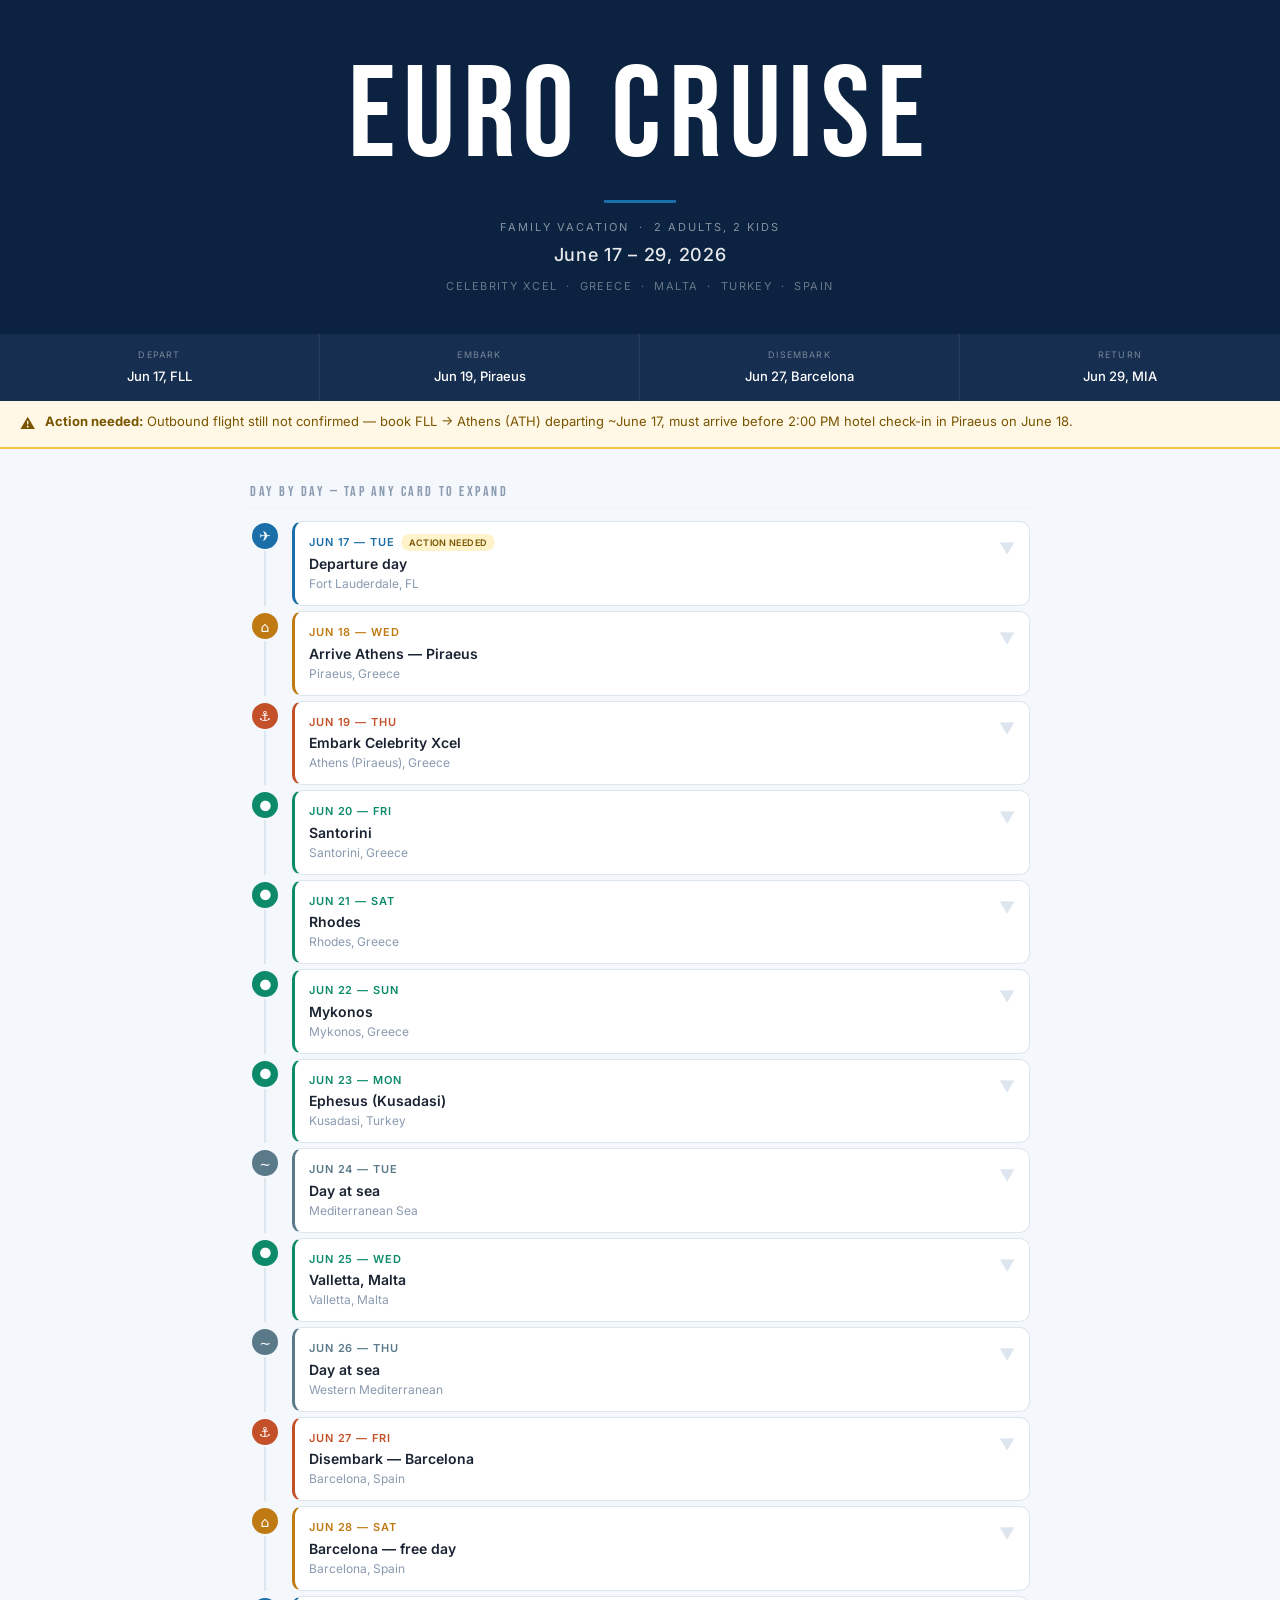
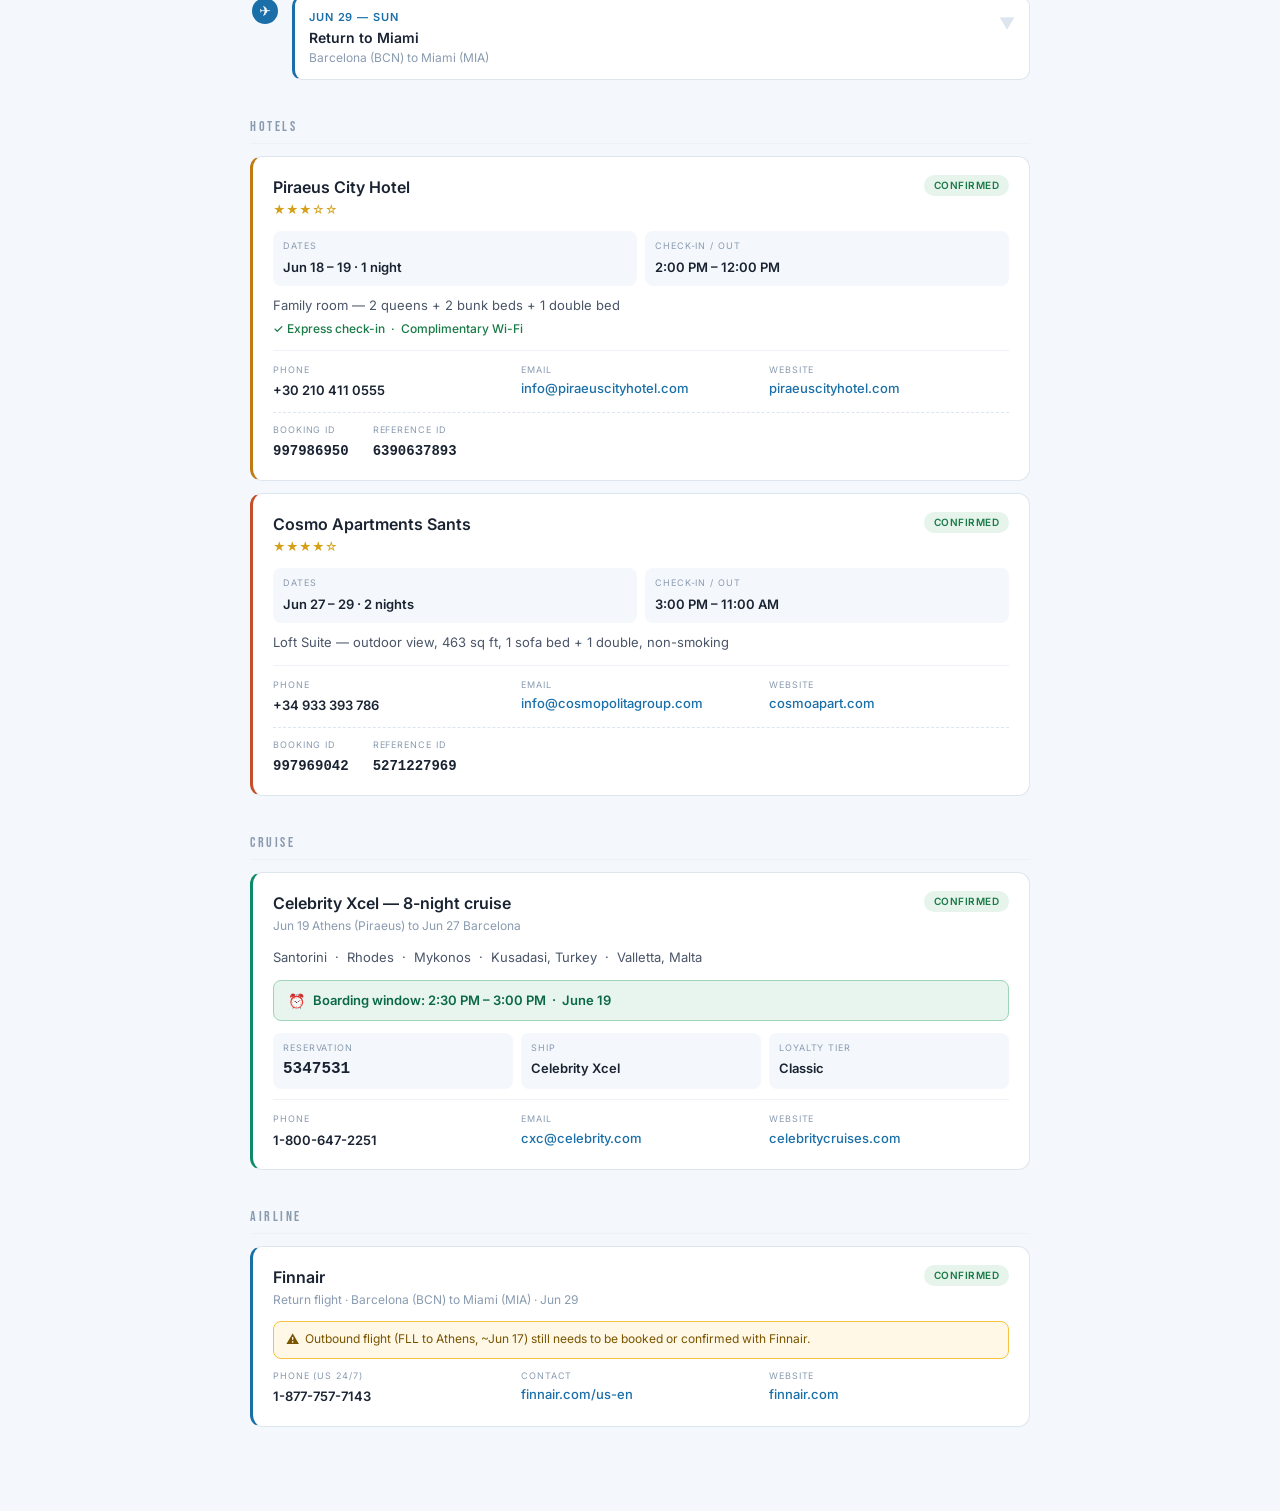
==== trip/index.html @ 86c8ecee "Create index.html" ====
<!DOCTYPE html>
<html lang="en">
<head>
<meta charset="UTF-8">
<meta name="viewport" content="width=device-width, initial-scale=1.0">
<title>Euro Cruise 2026</title>
<link rel="preconnect" href="https://fonts.googleapis.com">
<link rel="preconnect" href="https://fonts.gstatic.com" crossorigin>
<link href="https://fonts.googleapis.com/css2?family=Bebas+Neue&family=Inter:wght@400;500;600&display=swap" rel="stylesheet">
<style>
*,*::before,*::after{box-sizing:border-box;margin:0;padding:0}
:root{
  --navy:#0B2340;
  --navy-mid:#162F50;
  --ocean:#1A6FA8;
  --teal:#0D8A6A;
  --coral:#C4502A;
  --amber:#C07A14;
  --sea:#5A7A8A;
  --page-bg:#F4F7FB;
  --card:#FFFFFF;
  --text:#1A2332;
  --text-2:#4A5568;
  --muted:#8A9BB0;
  --border:#DDE5EE;
  --border-light:#EEF2F7;
}
body{font-family:'Inter',system-ui,sans-serif;background:var(--page-bg);color:var(--text);font-size:15px;line-height:1.5}

/* ── HERO ── */
.hero{background:var(--navy);color:#fff;padding:52px 24px 40px;text-align:center}
.hero-title{font-family:'Bebas Neue',sans-serif;font-size:clamp(72px,14vw,130px);letter-spacing:0.06em;line-height:1;color:#fff}
.hero-rule{width:72px;height:3px;background:var(--ocean);margin:18px auto 16px}
.hero-tag{font-size:11px;letter-spacing:0.18em;text-transform:uppercase;color:rgba(255,255,255,0.5);margin-bottom:5px}
.hero-dates{font-size:18px;font-weight:500;color:rgba(255,255,255,0.9);letter-spacing:0.04em}
.hero-ship{font-size:11px;letter-spacing:0.13em;text-transform:uppercase;color:rgba(255,255,255,0.38);margin-top:10px}

/* ── STATS BAR ── */
.stats{background:var(--navy-mid);display:grid;grid-template-columns:repeat(4,1fr)}
.stat{padding:14px 16px;text-align:center;border-right:1px solid rgba(255,255,255,0.07)}
.stat:last-child{border-right:none}
.stat-lbl{font-size:9px;text-transform:uppercase;letter-spacing:0.13em;color:rgba(255,255,255,0.42);display:block;margin-bottom:3px}
.stat-val{font-size:13px;font-weight:500;color:#fff}

/* ── ALERT BAR ── */
.alert-bar{background:#FFF8E6;border-bottom:2px solid #F5C340;padding:11px 20px;display:flex;align-items:flex-start;gap:10px;font-size:13px;color:#7A5500}
.alert-icon{font-size:15px;flex-shrink:0;margin-top:1px}

/* ── CONTAINER ── */
.wrap{max-width:820px;margin:0 auto;padding:32px 20px 72px}

/* ── SECTION LABELS ── */
.sec-lbl{font-family:'Bebas Neue',sans-serif;font-size:14px;letter-spacing:0.18em;color:var(--muted);margin-bottom:12px;margin-top:36px;padding-bottom:6px;border-bottom:1px solid var(--border-light)}
.wrap .sec-lbl:first-child{margin-top:0}

/* ── TIMELINE ── */
.day-row{display:flex;gap:12px;margin-bottom:5px}
.spine{display:flex;flex-direction:column;align-items:center;flex-shrink:0;width:30px}
.dot{width:30px;height:30px;border-radius:50%;display:flex;align-items:center;justify-content:center;flex-shrink:0;font-size:14px;color:#fff;border:2px solid var(--page-bg)}
.conn{width:2px;flex:1;min-height:8px;background:var(--border)}
.card{flex:1;background:var(--card);border:1px solid var(--border);border-radius:10px;padding:12px 14px;cursor:pointer;transition:box-shadow .15s}
.card:hover{box-shadow:0 2px 14px rgba(11,35,64,0.09)}
.card.open{box-shadow:0 2px 14px rgba(11,35,64,0.12)}
.card-top{display:flex;justify-content:space-between;align-items:flex-start}
.ddate-row{display:flex;align-items:center;gap:6px;margin-bottom:2px;flex-wrap:wrap}
.ddate{font-size:11px;font-weight:600;text-transform:uppercase;letter-spacing:0.08em}
.dtitle{font-weight:600;font-size:14px;color:var(--text);margin-bottom:1px}
.dloc{font-size:12px;color:var(--muted)}
.chev{font-size:16px;color:var(--border);flex-shrink:0;transition:transform .2s;margin-left:8px;margin-top:2px;user-select:none}
.card.open .chev{transform:rotate(180deg)}
.details{display:none;border-top:1px solid var(--border-light);margin-top:10px;padding-top:10px}
.card.open .details{display:block}
.dlist{list-style:none;padding:0;margin:0}
.dlist li{font-size:13px;color:var(--text-2);padding:2px 0;line-height:1.65;display:flex;gap:8px}
.dlist .bullet{flex-shrink:0;font-weight:600}
.badge-warn{background:#FFF3CC;color:#7A5500;font-size:9px;font-weight:600;padding:2px 8px;border-radius:20px;letter-spacing:0.04em;text-transform:uppercase}
.board-pill{background:#E8F5EE;border:1px solid #9DD5B8;border-radius:8px;padding:8px 12px;display:flex;align-items:center;gap:8px;font-size:13px;font-weight:600;color:#0A6848;margin-bottom:8px}
.board-icon{font-size:14px}

/* type colors */
.c-flight{color:var(--ocean)}
.c-hotel{color:var(--amber)}
.c-embark,.c-disembark{color:var(--coral)}
.c-port{color:var(--teal)}
.c-sea{color:var(--sea)}
.dot-flight{background:var(--ocean)}
.dot-hotel{background:var(--amber)}
.dot-embark,.dot-disembark{background:var(--coral)}
.dot-port{background:var(--teal)}
.dot-sea{background:var(--sea)}
.card.bl-flight{border-left:3px solid var(--ocean)}
.card.bl-hotel{border-left:3px solid var(--amber)}
.card.bl-embark,.card.bl-disembark{border-left:3px solid var(--coral)}
.card.bl-port{border-left:3px solid var(--teal)}
.card.bl-sea{border-left:3px solid var(--sea)}

/* ── REF CARDS ── */
.rcard{background:var(--card);border:1px solid var(--border);border-radius:12px;padding:18px 20px;margin-bottom:12px}
.rcard-hd{display:flex;justify-content:space-between;align-items:flex-start;margin-bottom:12px}
.rcard-name{font-weight:600;font-size:16px;color:var(--text);margin-bottom:2px}
.rcard-sub{font-size:12px;color:var(--muted)}
.badge-ok{background:#E6F4EC;color:#1A7A47;font-size:10px;font-weight:600;padding:3px 10px;border-radius:20px;text-transform:uppercase;letter-spacing:0.05em;white-space:nowrap}
.stars{color:#D4A017;font-size:12px;margin-top:1px}
.igrid{display:grid;grid-template-columns:1fr 1fr;gap:8px;margin-bottom:10px}
.igrid3{display:grid;grid-template-columns:repeat(3,1fr);gap:8px;margin-bottom:10px}
.icell{background:var(--page-bg);border-radius:8px;padding:8px 10px}
.clbl{font-size:9px;text-transform:uppercase;letter-spacing:0.1em;color:var(--muted);display:block;margin-bottom:3px}
.cval{font-size:13px;font-weight:600;color:var(--text)}
.cval.mono{font-family:'Courier New',monospace;font-size:14px}
.cval.lg{font-size:16px}
.crow{display:grid;grid-template-columns:1fr 1fr 1fr;gap:8px;padding-top:12px;border-top:1px solid var(--border-light)}
.crow a{color:var(--ocean);text-decoration:none;font-size:13px;font-weight:500;display:block;overflow:hidden;text-overflow:ellipsis;white-space:nowrap}
.crow a:hover{text-decoration:underline}
.bids{display:flex;gap:24px;padding-top:10px;border-top:1px dashed var(--border);margin-top:10px}
.room-txt{font-size:13px;color:var(--text-2);line-height:1.5;margin-bottom:4px}
.perks-txt{font-size:12px;color:#1A7A47;font-weight:500}
.inline-warn{background:#FFF8E6;border:1px solid #F5C340;border-radius:8px;padding:8px 12px;font-size:12px;color:#7A5500;display:flex;gap:6px;align-items:flex-start;margin-bottom:10px;line-height:1.5}
.port-list{font-size:13px;color:var(--text-2);margin-bottom:12px;line-height:1.6}
.board-ref{background:#E8F5EE;border:1px solid #9DD5B8;border-radius:8px;padding:9px 14px;display:flex;align-items:center;gap:8px;font-size:13px;font-weight:600;color:#0A6848;margin-bottom:12px}

/* border-left on ref cards */
.rcard.bl-amber{border-left:3px solid var(--amber)}
.rcard.bl-coral{border-left:3px solid var(--coral)}
.rcard.bl-teal{border-left:3px solid var(--teal)}
.rcard.bl-ocean{border-left:3px solid var(--ocean)}

/* ── PRINT ── */
@media print{
  .details{display:block!important}
  .chev{display:none}
  body{background:#fff}
  .hero,.stats{-webkit-print-color-adjust:exact;print-color-adjust:exact}
  .alert-bar{-webkit-print-color-adjust:exact;print-color-adjust:exact}
}

/* ── MOBILE ── */
@media(max-width:520px){
  .stats{grid-template-columns:repeat(2,1fr)}
  .crow{grid-template-columns:1fr 1fr}
  .igrid3{grid-template-columns:1fr 1fr}
}
</style>
</head>
<body>

<!-- HERO -->
<header class="hero">
  <div class="hero-title">EURO CRUISE</div>
  <div class="hero-rule"></div>
  <div class="hero-tag">Family vacation &nbsp;&middot;&nbsp; 2 adults, 2 kids</div>
  <div class="hero-dates">June 17 &ndash; 29, 2026</div>
  <div class="hero-ship">Celebrity Xcel &nbsp;&middot;&nbsp; Greece &nbsp;&middot;&nbsp; Malta &nbsp;&middot;&nbsp; Turkey &nbsp;&middot;&nbsp; Spain</div>
</header>

<!-- STATS BAR -->
<div class="stats">
  <div class="stat"><span class="stat-lbl">Depart</span><span class="stat-val">Jun 17, FLL</span></div>
  <div class="stat"><span class="stat-lbl">Embark</span><span class="stat-val">Jun 19, Piraeus</span></div>
  <div class="stat"><span class="stat-lbl">Disembark</span><span class="stat-val">Jun 27, Barcelona</span></div>
  <div class="stat"><span class="stat-lbl">Return</span><span class="stat-val">Jun 29, MIA</span></div>
</div>

<!-- ALERT BAR -->
<div class="alert-bar">
  <span class="alert-icon">&#9888;</span>
  <span><strong>Action needed:</strong> Outbound flight still not confirmed &mdash; book FLL &rarr; Athens (ATH) departing ~June 17, must arrive before 2:00&nbsp;PM hotel check-in in Piraeus on June 18.</span>
</div>

<!-- MAIN WRAP -->
<div class="wrap">

  <!-- ITINERARY -->
  <div class="sec-lbl">Day by Day &mdash; tap any card to expand</div>
  <div id="tl"></div>

  <!-- HOTELS -->
  <div class="sec-lbl">Hotels</div>

  <div class="rcard bl-amber">
    <div class="rcard-hd">
      <div><div class="rcard-name">Piraeus City Hotel</div><div class="stars">&#9733;&#9733;&#9733;&#9734;&#9734;</div></div>
      <span class="badge-ok">Confirmed</span>
    </div>
    <div class="igrid">
      <div class="icell"><span class="clbl">Dates</span><span class="cval">Jun 18 &ndash; 19 &middot; 1 night</span></div>
      <div class="icell"><span class="clbl">Check-in / out</span><span class="cval">2:00 PM &ndash; 12:00 PM</span></div>
    </div>
    <p class="room-txt">Family room &mdash; 2 queens + 2 bunk beds + 1 double bed</p>
    <p class="perks-txt">&#10003; Express check-in &nbsp;&middot;&nbsp; Complimentary Wi-Fi</p>
    <div class="crow" style="margin-top:12px">
      <div><span class="clbl">Phone</span><span class="cval" style="font-size:13px">+30 210 411 0555</span></div>
      <div><span class="clbl">Email</span><a href="mailto:info@piraeuscityhotel.com">info@piraeuscityhotel.com</a></div>
      <div><span class="clbl">Website</span><a href="https://www.piraeuscityhotel.com" target="_blank">piraeuscityhotel.com</a></div>
    </div>
    <div class="bids">
      <div><span class="clbl">Booking ID</span><span class="cval mono">997986950</span></div>
      <div><span class="clbl">Reference ID</span><span class="cval mono">6390637893</span></div>
    </div>
  </div>

  <div class="rcard bl-coral">
    <div class="rcard-hd">
      <div><div class="rcard-name">Cosmo Apartments Sants</div><div class="stars">&#9733;&#9733;&#9733;&#9733;&#9734;</div></div>
      <span class="badge-ok">Confirmed</span>
    </div>
    <div class="igrid">
      <div class="icell"><span class="clbl">Dates</span><span class="cval">Jun 27 &ndash; 29 &middot; 2 nights</span></div>
      <div class="icell"><span class="clbl">Check-in / out</span><span class="cval">3:00 PM &ndash; 11:00 AM</span></div>
    </div>
    <p class="room-txt">Loft Suite &mdash; outdoor view, 463 sq ft, 1 sofa bed + 1 double, non-smoking</p>
    <div class="crow" style="margin-top:12px">
      <div><span class="clbl">Phone</span><span class="cval" style="font-size:13px">+34 933 393 786</span></div>
      <div><span class="clbl">Email</span><a href="mailto:info@cosmopolitagroup.com">info@cosmopolitagroup.com</a></div>
      <div><span class="clbl">Website</span><a href="https://cosmoapart.com" target="_blank">cosmoapart.com</a></div>
    </div>
    <div class="bids">
      <div><span class="clbl">Booking ID</span><span class="cval mono">997969042</span></div>
      <div><span class="clbl">Reference ID</span><span class="cval mono">5271227969</span></div>
    </div>
  </div>

  <!-- CRUISE -->
  <div class="sec-lbl">Cruise</div>

  <div class="rcard bl-teal">
    <div class="rcard-hd">
      <div><div class="rcard-name">Celebrity Xcel &mdash; 8-night cruise</div><div class="rcard-sub">Jun 19 Athens (Piraeus) to Jun 27 Barcelona</div></div>
      <span class="badge-ok">Confirmed</span>
    </div>
    <p class="port-list">Santorini &nbsp;&middot;&nbsp; Rhodes &nbsp;&middot;&nbsp; Mykonos &nbsp;&middot;&nbsp; Kusadasi, Turkey &nbsp;&middot;&nbsp; Valletta, Malta</p>
    <div class="board-ref">
      <span class="board-icon">&#9200;</span>
      Boarding window: 2:30 PM &ndash; 3:00 PM &nbsp;&middot;&nbsp; June 19
    </div>
    <div class="igrid3">
      <div class="icell"><span class="clbl">Reservation</span><span class="cval mono lg">5347531</span></div>
      <div class="icell"><span class="clbl">Ship</span><span class="cval">Celebrity Xcel</span></div>
      <div class="icell"><span class="clbl">Loyalty tier</span><span class="cval">Classic</span></div>
    </div>
    <div class="crow">
      <div><span class="clbl">Phone</span><span class="cval" style="font-size:13px">1-800-647-2251</span></div>
      <div><span class="clbl">Email</span><a href="mailto:cxc@celebrity.com">cxc@celebrity.com</a></div>
      <div><span class="clbl">Website</span><a href="https://www.celebritycruises.com" target="_blank">celebritycruises.com</a></div>
    </div>
  </div>

  <!-- AIRLINE -->
  <div class="sec-lbl">Airline</div>

  <div class="rcard bl-ocean">
    <div class="rcard-hd">
      <div><div class="rcard-name">Finnair</div><div class="rcard-sub">Return flight &middot; Barcelona (BCN) to Miami (MIA) &middot; Jun 29</div></div>
      <span class="badge-ok">Confirmed</span>
    </div>
    <div class="inline-warn">
      <span style="flex-shrink:0;font-size:13px">&#9888;</span>
      <span>Outbound flight (FLL to Athens, ~Jun 17) still needs to be booked or confirmed with Finnair.</span>
    </div>
    <div class="crow" style="border-top:none;padding-top:0">
      <div><span class="clbl">Phone (US 24/7)</span><span class="cval" style="font-size:13px">1-877-757-7143</span></div>
      <div><span class="clbl">Contact</span><a href="https://www.finnair.com/us-en/customer-care-and-contact-information" target="_blank">finnair.com/us-en</a></div>
      <div><span class="clbl">Website</span><a href="https://www.finnair.com/us-en" target="_blank">finnair.com</a></div>
    </div>
  </div>

</div><!-- /.wrap -->

<script>
const TYPE_COLOR={flight:'#1A6FA8',hotel:'#C07A14',embark:'#C4502A',disembark:'#C4502A',port:'#0D8A6A',sea:'#5A7A8A'};
const TYPE_ICON={flight:'&#9992;',hotel:'&#8962;',embark:'&#9875;',disembark:'&#9875;',port:'&#9679;',sea:'&sim;'};

const days=[
  {d:'Jun 17',dn:'Tue',t:'flight',title:'Departure day',loc:'Fort Lauderdale, FL',warn:true,
   info:['Depart FLL &mdash; outbound flight still TBD, book ASAP','Destination: Athens (ATH), direct or via connecting hub','Pack passports, travel docs, and cruise confirmation','Piraeus City Hotel check-in is June 18 at 2:00 PM']},
  {d:'Jun 18',dn:'Wed',t:'hotel',title:'Arrive Athens &mdash; Piraeus',loc:'Piraeus, Greece',
   info:['Arrive Athens (ATH) &mdash; transfer to Piraeus (~40 min by metro or taxi)','Check-in: Piraeus City Hotel at 2:00 PM','Room: Family &mdash; 2 queens, 2 bunk beds, 1 double bed','Benefits: Express check-in and complimentary Wi-Fi','Booking ID: 997986950 &nbsp;/&nbsp; Ref: 6390637893']},
  {d:'Jun 19',dn:'Thu',t:'embark',title:'Embark Celebrity Xcel',loc:'Athens (Piraeus), Greece',board:true,
   info:['Hotel checkout by 12:00 PM','Head to Piraeus cruise terminal after checkout','Cruise Reservation: 5347531 &nbsp;|&nbsp; Loyalty: Classic tier','Option: explore the Acropolis or Acropolis Museum before boarding','Sail away from Piraeus in the evening']},
  {d:'Jun 20',dn:'Fri',t:'port',title:'Santorini',loc:'Santorini, Greece',
   info:['Iconic whitewashed villages and blue-domed churches','Oia hilltop &mdash; best sunset views on the island','Akrotiri Minoan archaeological site','Hot springs at Nea Kameni island','Wine tasting in Pyrgos or Megalochori']},
  {d:'Jun 21',dn:'Sat',t:'port',title:'Rhodes',loc:'Rhodes, Greece',
   info:['Medieval Old Town &mdash; UNESCO World Heritage Site','Street of the Knights and Palace of the Grand Masters','Lindos village &mdash; hike up to the ancient Acropolis','Temple of Venus ruins and ancient city walls']},
  {d:'Jun 22',dn:'Sun',t:'port',title:'Mykonos',loc:'Mykonos, Greece',
   info:['Whitewashed alleyways and iconic windmills','Little Venice waterfront neighborhood','Paradise Beach and other sandy shores','Great dining and beach clubs']},
  {d:'Jun 23',dn:'Mon',t:'port',title:'Ephesus (Kusadasi)',loc:'Kusadasi, Turkey',
   info:['Turkey port &mdash; have passports accessible','UNESCO World Heritage ruins of ancient Ephesus','Library of Celsus (built 117 AD) and the Great Theater','Temple of Artemis &mdash; one of the 7 Wonders of the World']},
  {d:'Jun 24',dn:'Tue',t:'sea',title:'Day at sea',loc:'Mediterranean Sea',
   info:['Pool deck, spa, and wellness on Celebrity Xcel','Kids programs and onboard activities','Specialty dining and evening entertainment','Good day to pre-book any Barcelona excursions']},
  {d:'Jun 25',dn:'Wed',t:'port',title:'Valletta, Malta',loc:'Valletta, Malta',
   info:['Co-Cathedral of St. John &mdash; stunning baroque interior','Upper Barrakka Gardens with harbor views','Mdina &ldquo;Silent City&rdquo; &mdash; medieval cobblestone streets','Blue Grotto sea caves and Marsaxlokk fishing village','Fresh seafood and local Maltese wines']},
  {d:'Jun 26',dn:'Thu',t:'sea',title:'Day at sea',loc:'Western Mediterranean',
   info:['Final sea day &mdash; enjoy pool, spa, entertainment','Pack and prepare luggage for disembarkation tomorrow','Cosmo Apartments Sants check-in is June 27 at 3:00 PM']},
  {d:'Jun 27',dn:'Fri',t:'disembark',title:'Disembark &mdash; Barcelona',loc:'Barcelona, Spain',
   info:['Disembark Celebrity Xcel at Barcelona cruise terminal','Transfer to Cosmo Apartments Sants (~20 min by taxi)','Check-in at 3:00 PM &mdash; Loft Suite, outdoor view, 463 sq ft','Room: 1 sofa bed and 1 double bed, non-smoking','Booking ID: 997969042 &nbsp;/&nbsp; Ref: 5271227969','Explore Gaud&iacute; architecture, Sagrada Fam&iacute;lia, Las Ramblas']},
  {d:'Jun 28',dn:'Sat',t:'hotel',title:'Barcelona &mdash; free day',loc:'Barcelona, Spain',
   info:['Park G&uuml;ell and Casa Batll&oacute; (Gaud&iacute; landmarks)','Barceloneta Beach for sun and Mediterranean water','Tapas bars and seafood in the Gothic Quarter','Montju&iuml;c hilltop with botanical gardens and city views','Picasso Museum and Joan Mir&oacute; Foundation']},
  {d:'Jun 29',dn:'Sun',t:'flight',title:'Return to Miami',loc:'Barcelona (BCN) to Miami (MIA)',
   info:['Hotel checkout by 11:00 AM','Head to Barcelona El Prat Airport (BCN)','Depart Barcelona to Miami (MIA) &mdash; confirm flight time','Arrive Miami International Airport &mdash; trip complete']}
];

function buildTL(){
  const tl=document.getElementById('tl');
  let h='';
  days.forEach((day,i)=>{
    const last=i===days.length-1;
    const conn=last?'':'<div class="conn"></div>';
    const badge=day.warn?'<span class="badge-warn">Action needed</span>':'';
    const boardPill=day.board?`<div class="board-pill"><span class="board-icon">&#9200;</span>Boarding window: 2:30 PM &ndash; 3:00 PM</div>`:'';
    const items=day.info.map(x=>`<li><span class="bullet" style="color:${TYPE_COLOR[day.t]}">&ndash;</span><span>${x}</span></li>`).join('');
    h+=`
    <div class="day-row">
      <div class="spine">
        <div class="dot dot-${day.t}">${TYPE_ICON[day.t]}</div>
        ${conn}
      </div>
      <div class="card bl-${day.t}" onclick="this.classList.toggle('open')">
        <div class="card-top">
          <div style="flex:1;min-width:0">
            <div class="ddate-row">
              <span class="ddate c-${day.t}">${day.d} &mdash; ${day.dn}</span>
              ${badge}
            </div>
            <div class="dtitle">${day.title}</div>
            <div class="dloc">${day.loc}</div>
          </div>
          <span class="chev">&#9660;</span>
        </div>
        <div class="details">
          ${boardPill}
          <ul class="dlist">${items}</ul>
        </div>
      </div>
    </div>`;
  });
  tl.innerHTML=h;
}
buildTL();
</script>
</body>
</html>
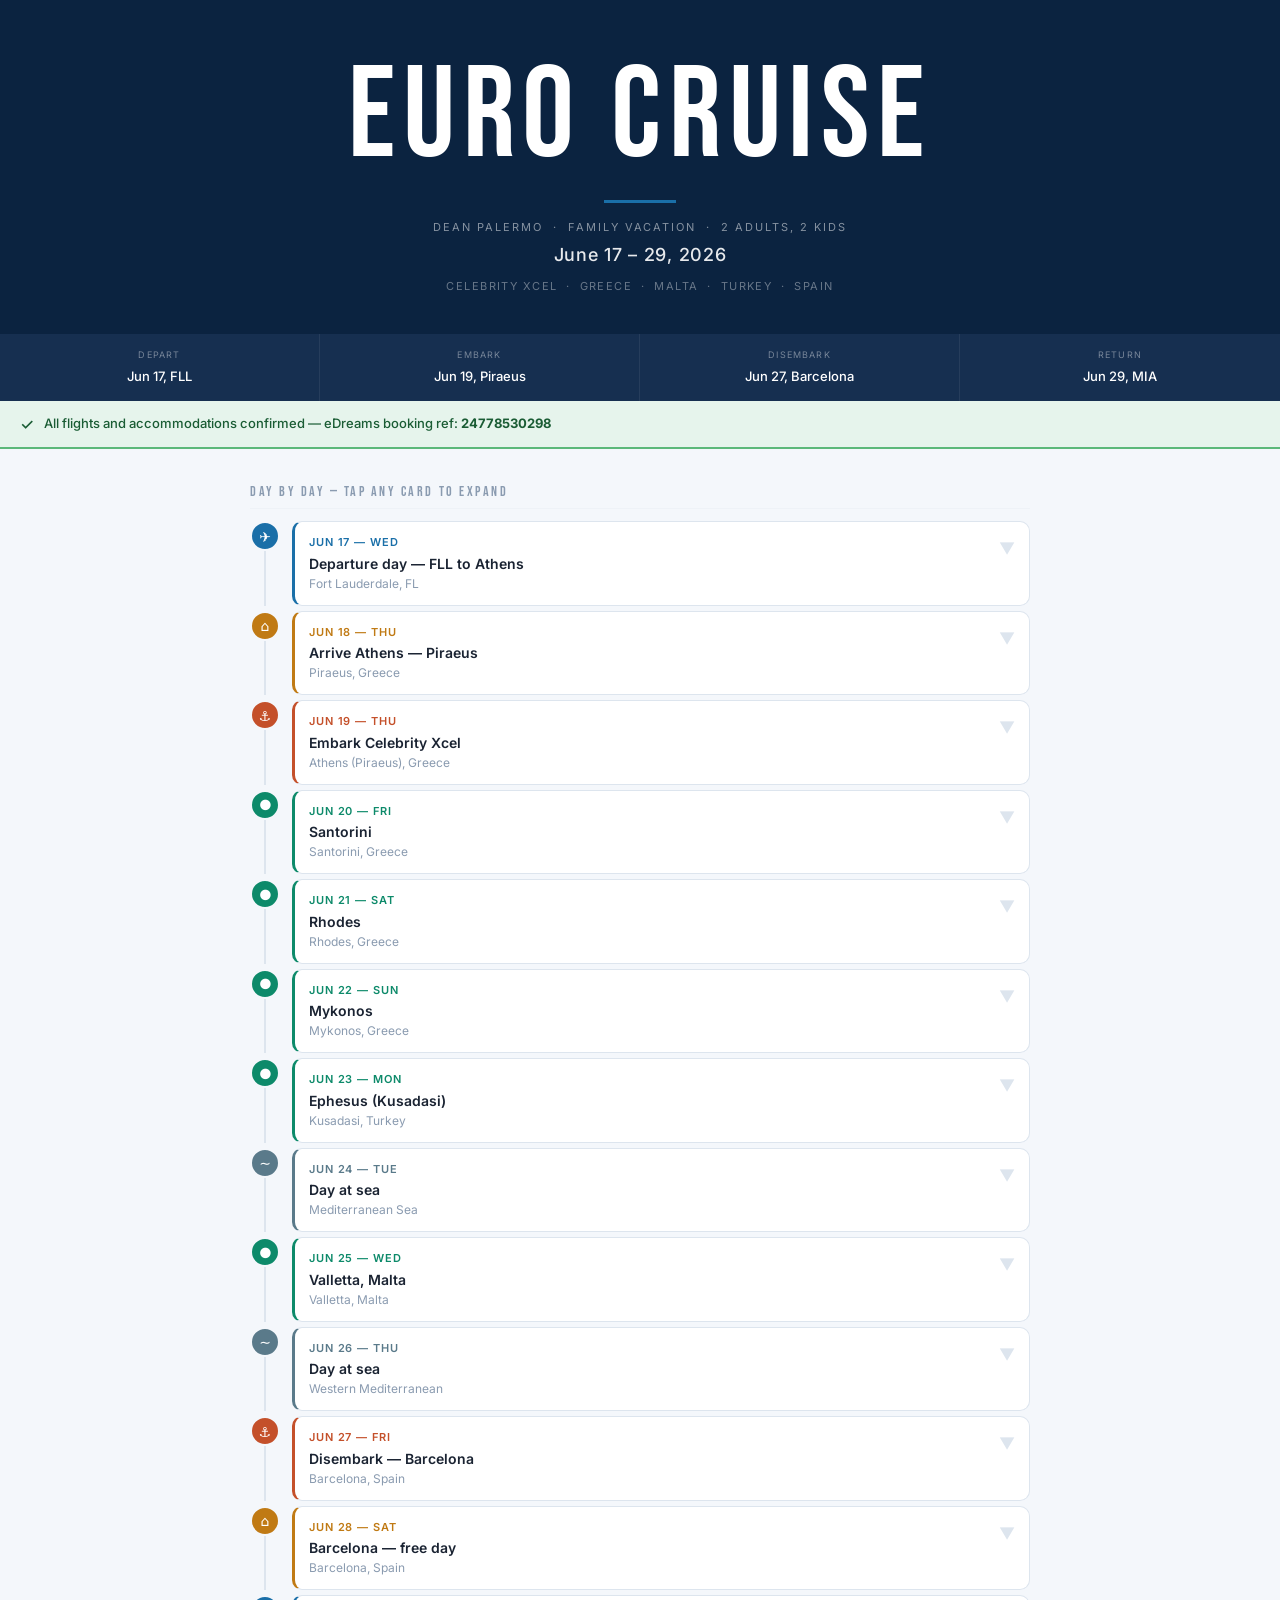
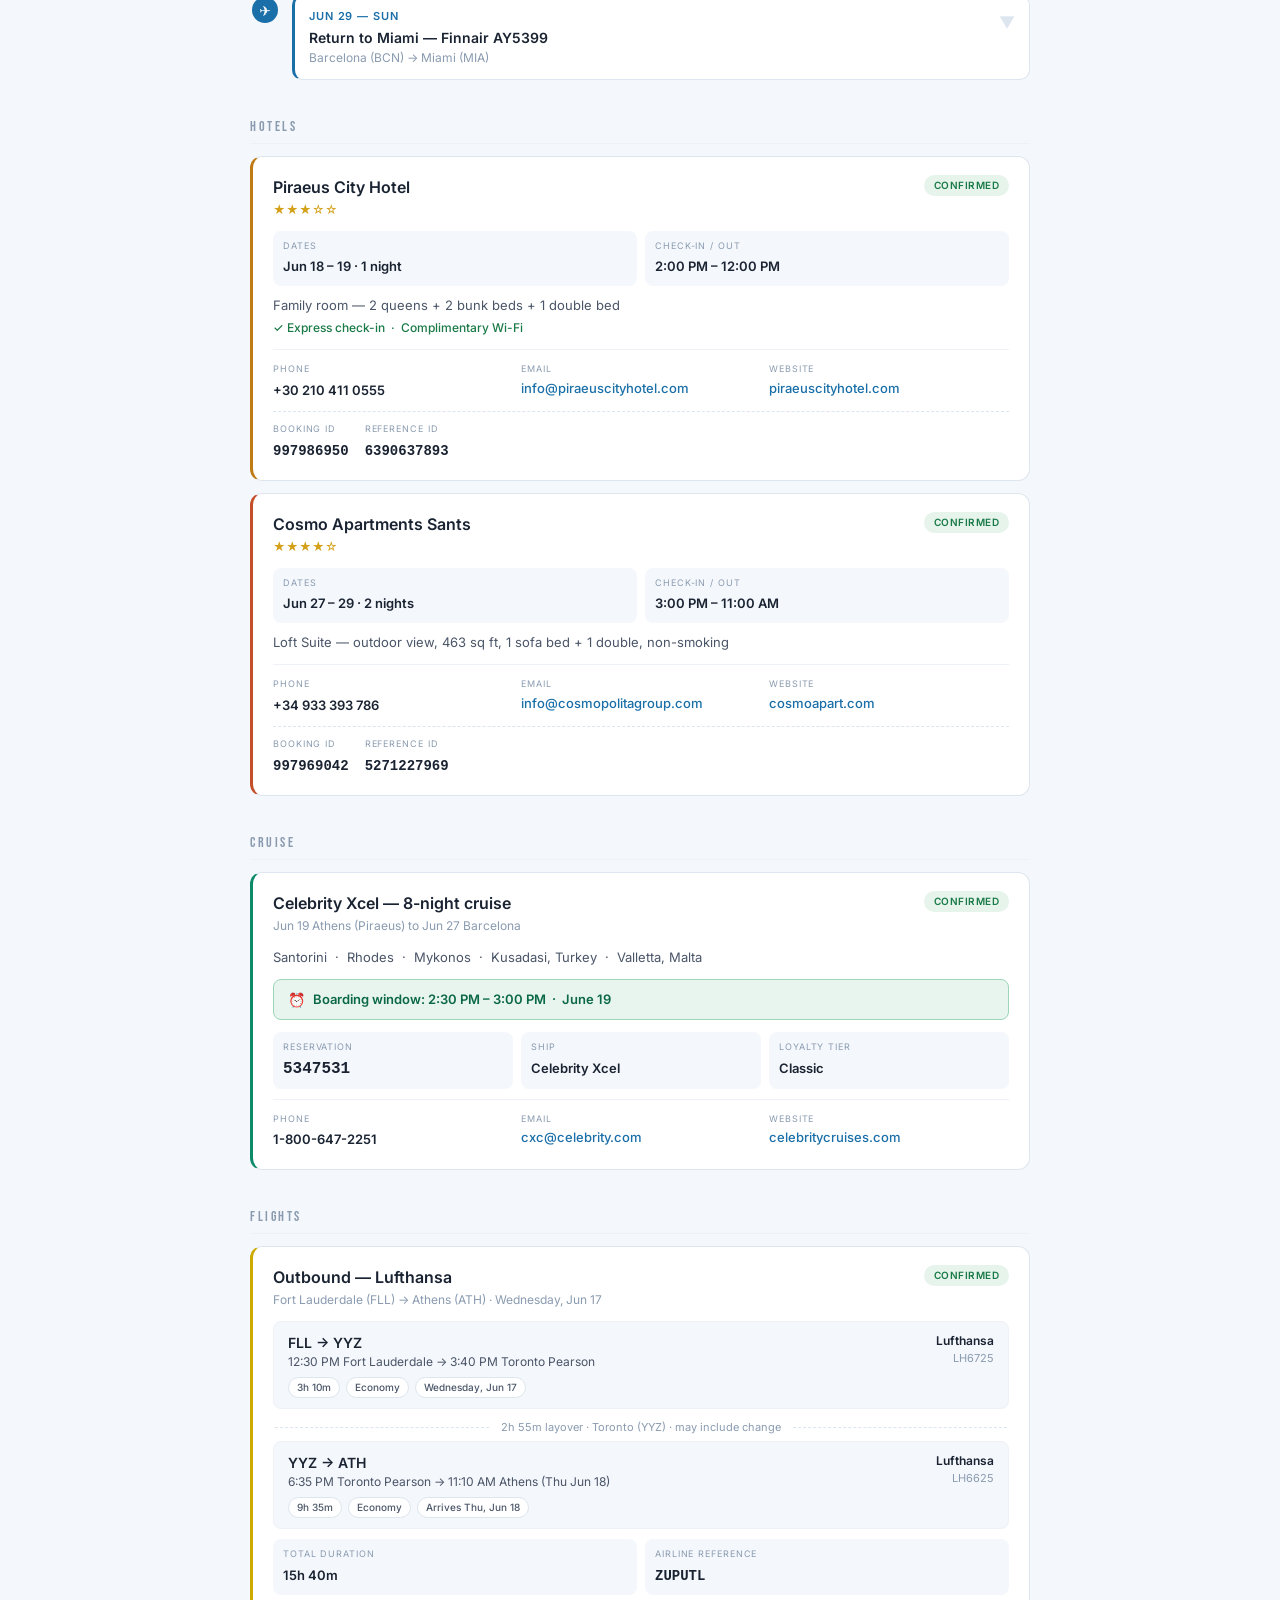
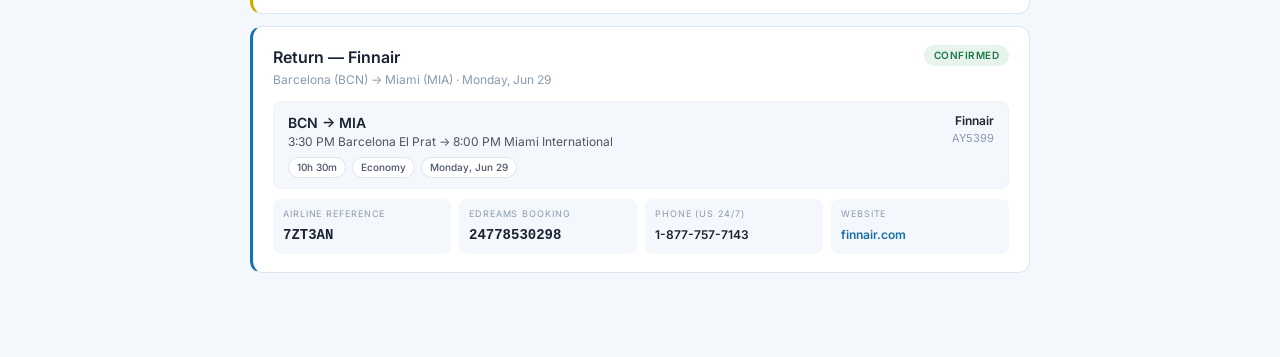
==== commit 99f3b13b: "Update index.html" ====
--- a/trip/index.html
+++ b/trip/index.html
@@ -42,9 +42,9 @@
 .stat-lbl{font-size:9px;text-transform:uppercase;letter-spacing:0.13em;color:rgba(255,255,255,0.42);display:block;margin-bottom:3px}
 .stat-val{font-size:13px;font-weight:500;color:#fff}
 
-/* ── ALERT BAR ── */
-.alert-bar{background:#FFF8E6;border-bottom:2px solid #F5C340;padding:11px 20px;display:flex;align-items:flex-start;gap:10px;font-size:13px;color:#7A5500}
-.alert-icon{font-size:15px;flex-shrink:0;margin-top:1px}
+/* ── ALL CONFIRMED BAR ── */
+.confirmed-bar{background:#E6F4EC;border-bottom:2px solid #5CB87A;padding:11px 20px;display:flex;align-items:center;gap:10px;font-size:13px;color:#1A5C34;font-weight:500}
+.confirmed-icon{font-size:16px;flex-shrink:0}
 
 /* ── CONTAINER ── */
 .wrap{max-width:820px;margin:0 auto;padding:32px 20px 72px}
@@ -73,9 +73,22 @@
 .dlist{list-style:none;padding:0;margin:0}
 .dlist li{font-size:13px;color:var(--text-2);padding:2px 0;line-height:1.65;display:flex;gap:8px}
 .dlist .bullet{flex-shrink:0;font-weight:600}
-.badge-warn{background:#FFF3CC;color:#7A5500;font-size:9px;font-weight:600;padding:2px 8px;border-radius:20px;letter-spacing:0.04em;text-transform:uppercase}
 .board-pill{background:#E8F5EE;border:1px solid #9DD5B8;border-radius:8px;padding:8px 12px;display:flex;align-items:center;gap:8px;font-size:13px;font-weight:600;color:#0A6848;margin-bottom:8px}
-.board-icon{font-size:14px}
+
+/* flight segment block */
+.seg-block{background:var(--page-bg);border:1px solid var(--border-light);border-radius:8px;padding:10px 12px;margin-bottom:6px}
+.seg-row{display:flex;justify-content:space-between;align-items:flex-start;gap:8px}
+.seg-times{display:flex;align-items:center;gap:10px}
+.seg-time{font-size:15px;font-weight:600;color:var(--text)}
+.seg-arrow{color:var(--muted);font-size:13px}
+.seg-route{font-size:12px;color:var(--text-2);margin-top:2px}
+.seg-right{text-align:right}
+.seg-airline{font-size:12px;font-weight:600;color:var(--text)}
+.seg-flight{font-size:11px;color:var(--muted);margin-top:1px}
+.seg-tags{display:flex;gap:6px;margin-top:5px;flex-wrap:wrap}
+.seg-tag{background:var(--card);border:1px solid var(--border);border-radius:20px;font-size:10px;font-weight:500;color:var(--text-2);padding:2px 8px}
+.layover-row{display:flex;align-items:center;gap:8px;padding:6px 4px;color:var(--muted);font-size:11px}
+.layover-line{flex:1;height:1px;background:var(--border);border-top:1px dashed var(--border)}
 
 /* type colors */
 .c-flight{color:var(--ocean)}
@@ -103,6 +116,7 @@
 .stars{color:#D4A017;font-size:12px;margin-top:1px}
 .igrid{display:grid;grid-template-columns:1fr 1fr;gap:8px;margin-bottom:10px}
 .igrid3{display:grid;grid-template-columns:repeat(3,1fr);gap:8px;margin-bottom:10px}
+.igrid4{display:grid;grid-template-columns:repeat(4,1fr);gap:8px;margin-bottom:10px}
 .icell{background:var(--page-bg);border-radius:8px;padding:8px 10px}
 .clbl{font-size:9px;text-transform:uppercase;letter-spacing:0.1em;color:var(--muted);display:block;margin-bottom:3px}
 .cval{font-size:13px;font-weight:600;color:var(--text)}
@@ -111,18 +125,29 @@
 .crow{display:grid;grid-template-columns:1fr 1fr 1fr;gap:8px;padding-top:12px;border-top:1px solid var(--border-light)}
 .crow a{color:var(--ocean);text-decoration:none;font-size:13px;font-weight:500;display:block;overflow:hidden;text-overflow:ellipsis;white-space:nowrap}
 .crow a:hover{text-decoration:underline}
-.bids{display:flex;gap:24px;padding-top:10px;border-top:1px dashed var(--border);margin-top:10px}
+.bids{display:flex;gap:16px;padding-top:10px;border-top:1px dashed var(--border);margin-top:10px;flex-wrap:wrap}
 .room-txt{font-size:13px;color:var(--text-2);line-height:1.5;margin-bottom:4px}
 .perks-txt{font-size:12px;color:#1A7A47;font-weight:500}
-.inline-warn{background:#FFF8E6;border:1px solid #F5C340;border-radius:8px;padding:8px 12px;font-size:12px;color:#7A5500;display:flex;gap:6px;align-items:flex-start;margin-bottom:10px;line-height:1.5}
 .port-list{font-size:13px;color:var(--text-2);margin-bottom:12px;line-height:1.6}
 .board-ref{background:#E8F5EE;border:1px solid #9DD5B8;border-radius:8px;padding:9px 14px;display:flex;align-items:center;gap:8px;font-size:13px;font-weight:600;color:#0A6848;margin-bottom:12px}
+
+/* flight detail blocks inside rcard */
+.flight-seg{background:var(--page-bg);border:1px solid var(--border-light);border-radius:8px;padding:10px 14px;margin-bottom:6px}
+.fs-header{display:flex;justify-content:space-between;align-items:flex-start;margin-bottom:6px}
+.fs-route{font-size:14px;font-weight:600;color:var(--text)}
+.fs-airline{font-size:12px;color:var(--muted);text-align:right}
+.fs-detail{font-size:12px;color:var(--text-2)}
+.fs-tags{display:flex;gap:6px;margin-top:5px;flex-wrap:wrap}
+.fs-tag{background:var(--card);border:1px solid var(--border);border-radius:20px;font-size:10px;font-weight:500;color:var(--text-2);padding:2px 8px}
+.layover-bar{display:flex;align-items:center;gap:8px;padding:4px 2px;color:var(--muted);font-size:11px;margin:2px 0}
+.layover-hr{flex:1;border-top:1px dashed var(--border)}
 
 /* border-left on ref cards */
 .rcard.bl-amber{border-left:3px solid var(--amber)}
 .rcard.bl-coral{border-left:3px solid var(--coral)}
 .rcard.bl-teal{border-left:3px solid var(--teal)}
 .rcard.bl-ocean{border-left:3px solid var(--ocean)}
+.rcard.bl-lh{border-left:3px solid #CCAA00}
 
 /* ── PRINT ── */
 @media print{
@@ -130,7 +155,7 @@
   .chev{display:none}
   body{background:#fff}
   .hero,.stats{-webkit-print-color-adjust:exact;print-color-adjust:exact}
-  .alert-bar{-webkit-print-color-adjust:exact;print-color-adjust:exact}
+  .confirmed-bar{-webkit-print-color-adjust:exact;print-color-adjust:exact}
 }
 
 /* ── MOBILE ── */
@@ -138,6 +163,8 @@
   .stats{grid-template-columns:repeat(2,1fr)}
   .crow{grid-template-columns:1fr 1fr}
   .igrid3{grid-template-columns:1fr 1fr}
+  .igrid4{grid-template-columns:1fr 1fr}
+  .bids{gap:12px}
 }
 </style>
 </head>
@@ -147,7 +174,7 @@
 <header class="hero">
   <div class="hero-title">EURO CRUISE</div>
   <div class="hero-rule"></div>
-  <div class="hero-tag">Family vacation &nbsp;&middot;&nbsp; 2 adults, 2 kids</div>
+  <div class="hero-tag">Dean Palermo &nbsp;&middot;&nbsp; Family vacation &nbsp;&middot;&nbsp; 2 adults, 2 kids</div>
   <div class="hero-dates">June 17 &ndash; 29, 2026</div>
   <div class="hero-ship">Celebrity Xcel &nbsp;&middot;&nbsp; Greece &nbsp;&middot;&nbsp; Malta &nbsp;&middot;&nbsp; Turkey &nbsp;&middot;&nbsp; Spain</div>
 </header>
@@ -160,10 +187,10 @@
   <div class="stat"><span class="stat-lbl">Return</span><span class="stat-val">Jun 29, MIA</span></div>
 </div>
 
-<!-- ALERT BAR -->
-<div class="alert-bar">
-  <span class="alert-icon">&#9888;</span>
-  <span><strong>Action needed:</strong> Outbound flight still not confirmed &mdash; book FLL &rarr; Athens (ATH) departing ~June 17, must arrive before 2:00&nbsp;PM hotel check-in in Piraeus on June 18.</span>
+<!-- ALL CONFIRMED BAR -->
+<div class="confirmed-bar">
+  <span class="confirmed-icon">&#10003;</span>
+  <span>All flights and accommodations confirmed &mdash; eDreams booking ref: <strong>24778530298</strong></span>
 </div>
 
 <!-- MAIN WRAP -->
@@ -229,7 +256,7 @@
     </div>
     <p class="port-list">Santorini &nbsp;&middot;&nbsp; Rhodes &nbsp;&middot;&nbsp; Mykonos &nbsp;&middot;&nbsp; Kusadasi, Turkey &nbsp;&middot;&nbsp; Valletta, Malta</p>
     <div class="board-ref">
-      <span class="board-icon">&#9200;</span>
+      <span style="font-size:14px">&#9200;</span>
       Boarding window: 2:30 PM &ndash; 3:00 PM &nbsp;&middot;&nbsp; June 19
     </div>
     <div class="igrid3">
@@ -244,22 +271,103 @@
     </div>
   </div>
 
-  <!-- AIRLINE -->
-  <div class="sec-lbl">Airline</div>
-
+  <!-- FLIGHTS -->
+  <div class="sec-lbl">Flights</div>
+
+  <!-- Outbound: Lufthansa -->
+  <div class="rcard bl-lh">
+    <div class="rcard-hd">
+      <div>
+        <div class="rcard-name">Outbound &mdash; Lufthansa</div>
+        <div class="rcard-sub">Fort Lauderdale (FLL) &rarr; Athens (ATH) &middot; Wednesday, Jun 17</div>
+      </div>
+      <span class="badge-ok">Confirmed</span>
+    </div>
+
+    <!-- Segment 1 -->
+    <div class="flight-seg">
+      <div class="fs-header">
+        <div>
+          <div class="fs-route">FLL &rarr; YYZ</div>
+          <div class="fs-detail">12:30 PM Fort Lauderdale &rarr; 3:40 PM Toronto Pearson</div>
+        </div>
+        <div class="fs-airline">
+          <div style="font-weight:600;font-size:12px;color:var(--text)">Lufthansa</div>
+          <div style="font-size:11px;color:var(--muted)">LH6725</div>
+        </div>
+      </div>
+      <div class="fs-tags">
+        <span class="fs-tag">3h 10m</span>
+        <span class="fs-tag">Economy</span>
+        <span class="fs-tag">Wednesday, Jun 17</span>
+      </div>
+    </div>
+
+    <!-- Layover -->
+    <div class="layover-bar">
+      <div class="layover-hr"></div>
+      <span style="white-space:nowrap;padding:0 4px">2h 55m layover &middot; Toronto (YYZ) &middot; may include change</span>
+      <div class="layover-hr"></div>
+    </div>
+
+    <!-- Segment 2 -->
+    <div class="flight-seg">
+      <div class="fs-header">
+        <div>
+          <div class="fs-route">YYZ &rarr; ATH</div>
+          <div class="fs-detail">6:35 PM Toronto Pearson &rarr; 11:10 AM Athens (Thu Jun 18)</div>
+        </div>
+        <div class="fs-airline">
+          <div style="font-weight:600;font-size:12px;color:var(--text)">Lufthansa</div>
+          <div style="font-size:11px;color:var(--muted)">LH6625</div>
+        </div>
+      </div>
+      <div class="fs-tags">
+        <span class="fs-tag">9h 35m</span>
+        <span class="fs-tag">Economy</span>
+        <span class="fs-tag">Arrives Thu, Jun 18</span>
+      </div>
+    </div>
+
+    <div class="igrid" style="margin-top:10px;margin-bottom:0">
+      <div class="icell"><span class="clbl">Total duration</span><span class="cval">15h 40m</span></div>
+      <div class="icell"><span class="clbl">Airline reference</span><span class="cval mono">ZUPUTL</span></div>
+    </div>
+  </div>
+
+  <!-- Return: Finnair -->
   <div class="rcard bl-ocean">
     <div class="rcard-hd">
-      <div><div class="rcard-name">Finnair</div><div class="rcard-sub">Return flight &middot; Barcelona (BCN) to Miami (MIA) &middot; Jun 29</div></div>
+      <div>
+        <div class="rcard-name">Return &mdash; Finnair</div>
+        <div class="rcard-sub">Barcelona (BCN) &rarr; Miami (MIA) &middot; Monday, Jun 29</div>
+      </div>
       <span class="badge-ok">Confirmed</span>
     </div>
-    <div class="inline-warn">
-      <span style="flex-shrink:0;font-size:13px">&#9888;</span>
-      <span>Outbound flight (FLL to Athens, ~Jun 17) still needs to be booked or confirmed with Finnair.</span>
-    </div>
-    <div class="crow" style="border-top:none;padding-top:0">
-      <div><span class="clbl">Phone (US 24/7)</span><span class="cval" style="font-size:13px">1-877-757-7143</span></div>
-      <div><span class="clbl">Contact</span><a href="https://www.finnair.com/us-en/customer-care-and-contact-information" target="_blank">finnair.com/us-en</a></div>
-      <div><span class="clbl">Website</span><a href="https://www.finnair.com/us-en" target="_blank">finnair.com</a></div>
+
+    <div class="flight-seg">
+      <div class="fs-header">
+        <div>
+          <div class="fs-route">BCN &rarr; MIA</div>
+          <div class="fs-detail">3:30 PM Barcelona El Prat &rarr; 8:00 PM Miami International</div>
+        </div>
+        <div class="fs-airline">
+          <div style="font-weight:600;font-size:12px;color:var(--text)">Finnair</div>
+          <div style="font-size:11px;color:var(--muted)">AY5399</div>
+        </div>
+      </div>
+      <div class="fs-tags">
+        <span class="fs-tag">10h 30m</span>
+        <span class="fs-tag">Economy</span>
+        <span class="fs-tag">Monday, Jun 29</span>
+      </div>
+    </div>
+
+    <div class="igrid4" style="margin-top:10px;margin-bottom:0">
+      <div class="icell"><span class="clbl">Airline reference</span><span class="cval mono">7ZT3AN</span></div>
+      <div class="icell"><span class="clbl">eDreams booking</span><span class="cval mono">24778530298</span></div>
+      <div class="icell"><span class="clbl">Phone (US 24/7)</span><span class="cval" style="font-size:12px">1-877-757-7143</span></div>
+      <div class="icell"><span class="clbl">Website</span><a href="https://www.finnair.com/us-en" target="_blank" style="color:var(--ocean);font-size:12px;font-weight:600;text-decoration:none">finnair.com</a></div>
     </div>
   </div>
 
@@ -270,10 +378,11 @@
 const TYPE_ICON={flight:'&#9992;',hotel:'&#8962;',embark:'&#9875;',disembark:'&#9875;',port:'&#9679;',sea:'&sim;'};
 
 const days=[
-  {d:'Jun 17',dn:'Tue',t:'flight',title:'Departure day',loc:'Fort Lauderdale, FL',warn:true,
-   info:['Depart FLL &mdash; outbound flight still TBD, book ASAP','Destination: Athens (ATH), direct or via connecting hub','Pack passports, travel docs, and cruise confirmation','Piraeus City Hotel check-in is June 18 at 2:00 PM']},
-  {d:'Jun 18',dn:'Wed',t:'hotel',title:'Arrive Athens &mdash; Piraeus',loc:'Piraeus, Greece',
-   info:['Arrive Athens (ATH) &mdash; transfer to Piraeus (~40 min by metro or taxi)','Check-in: Piraeus City Hotel at 2:00 PM','Room: Family &mdash; 2 queens, 2 bunk beds, 1 double bed','Benefits: Express check-in and complimentary Wi-Fi','Booking ID: 997986950 &nbsp;/&nbsp; Ref: 6390637893']},
+  {d:'Jun 17',dn:'Wed',t:'flight',title:'Departure day &mdash; FLL to Athens',loc:'Fort Lauderdale, FL',
+   customDetail:true,
+   info:[]},
+  {d:'Jun 18',dn:'Thu',t:'hotel',title:'Arrive Athens &mdash; Piraeus',loc:'Piraeus, Greece',
+   info:['Arrive Athens (ATH) at 11:10 AM','Transfer to Piraeus (~40 min by metro or taxi)','Check-in: Piraeus City Hotel at 2:00 PM','Room: Family &mdash; 2 queens, 2 bunk beds, 1 double bed','Benefits: Express check-in and complimentary Wi-Fi','Booking ID: 997986950 &nbsp;/&nbsp; Ref: 6390637893']},
   {d:'Jun 19',dn:'Thu',t:'embark',title:'Embark Celebrity Xcel',loc:'Athens (Piraeus), Greece',board:true,
    info:['Hotel checkout by 12:00 PM','Head to Piraeus cruise terminal after checkout','Cruise Reservation: 5347531 &nbsp;|&nbsp; Loyalty: Classic tier','Option: explore the Acropolis or Acropolis Museum before boarding','Sail away from Piraeus in the evening']},
   {d:'Jun 20',dn:'Fri',t:'port',title:'Santorini',loc:'Santorini, Greece',
@@ -294,9 +403,54 @@
    info:['Disembark Celebrity Xcel at Barcelona cruise terminal','Transfer to Cosmo Apartments Sants (~20 min by taxi)','Check-in at 3:00 PM &mdash; Loft Suite, outdoor view, 463 sq ft','Room: 1 sofa bed and 1 double bed, non-smoking','Booking ID: 997969042 &nbsp;/&nbsp; Ref: 5271227969','Explore Gaud&iacute; architecture, Sagrada Fam&iacute;lia, Las Ramblas']},
   {d:'Jun 28',dn:'Sat',t:'hotel',title:'Barcelona &mdash; free day',loc:'Barcelona, Spain',
    info:['Park G&uuml;ell and Casa Batll&oacute; (Gaud&iacute; landmarks)','Barceloneta Beach for sun and Mediterranean water','Tapas bars and seafood in the Gothic Quarter','Montju&iuml;c hilltop with botanical gardens and city views','Picasso Museum and Joan Mir&oacute; Foundation']},
-  {d:'Jun 29',dn:'Sun',t:'flight',title:'Return to Miami',loc:'Barcelona (BCN) to Miami (MIA)',
-   info:['Hotel checkout by 11:00 AM','Head to Barcelona El Prat Airport (BCN)','Depart Barcelona to Miami (MIA) &mdash; confirm flight time','Arrive Miami International Airport &mdash; trip complete']}
+  {d:'Jun 29',dn:'Sun',t:'flight',title:'Return to Miami &mdash; Finnair AY5399',loc:'Barcelona (BCN) &rarr; Miami (MIA)',
+   info:['Hotel checkout by 11:00 AM','Head to Barcelona El Prat Airport (BCN)','Depart BCN 3:30 PM on Finnair AY5399','Arrive Miami International Airport (MIA) 8:00 PM','Flight duration: 10h 30m &nbsp;|&nbsp; Airline ref: 7ZT3AN']}
 ];
+
+const JUN17_DETAIL = `
+  <div class="seg-block" style="background:#F4F7FB;border:1px solid #DDE5EE;border-radius:8px;padding:10px 12px;margin-bottom:6px">
+    <div class="seg-row">
+      <div>
+        <div style="font-size:14px;font-weight:600;color:#1A2332">FLL &rarr; YYZ</div>
+        <div style="font-size:12px;color:#4A5568;margin-top:2px">12:30 PM Fort Lauderdale &rarr; 3:40 PM Toronto Pearson</div>
+      </div>
+      <div style="text-align:right">
+        <div style="font-size:12px;font-weight:600;color:#1A2332">Lufthansa</div>
+        <div style="font-size:11px;color:#8A9BB0">LH6725</div>
+      </div>
+    </div>
+    <div style="display:flex;gap:6px;margin-top:6px;flex-wrap:wrap">
+      <span style="background:#fff;border:1px solid #DDE5EE;border-radius:20px;font-size:10px;font-weight:500;color:#4A5568;padding:2px 8px">3h 10m</span>
+      <span style="background:#fff;border:1px solid #DDE5EE;border-radius:20px;font-size:10px;font-weight:500;color:#4A5568;padding:2px 8px">Economy</span>
+    </div>
+  </div>
+  <div style="display:flex;align-items:center;gap:8px;padding:4px 2px;color:#8A9BB0;font-size:11px;margin:2px 0">
+    <div style="flex:1;border-top:1px dashed #DDE5EE"></div>
+    <span style="white-space:nowrap;padding:0 4px">2h 55m layover &middot; Toronto (YYZ) &middot; may include change</span>
+    <div style="flex:1;border-top:1px dashed #DDE5EE"></div>
+  </div>
+  <div class="seg-block" style="background:#F4F7FB;border:1px solid #DDE5EE;border-radius:8px;padding:10px 12px;margin-bottom:6px">
+    <div class="seg-row">
+      <div>
+        <div style="font-size:14px;font-weight:600;color:#1A2332">YYZ &rarr; ATH</div>
+        <div style="font-size:12px;color:#4A5568;margin-top:2px">6:35 PM Toronto &rarr; 11:10 AM Athens &middot; Thu Jun 18</div>
+      </div>
+      <div style="text-align:right">
+        <div style="font-size:12px;font-weight:600;color:#1A2332">Lufthansa</div>
+        <div style="font-size:11px;color:#8A9BB0">LH6625</div>
+      </div>
+    </div>
+    <div style="display:flex;gap:6px;margin-top:6px;flex-wrap:wrap">
+      <span style="background:#fff;border:1px solid #DDE5EE;border-radius:20px;font-size:10px;font-weight:500;color:#4A5568;padding:2px 8px">9h 35m</span>
+      <span style="background:#fff;border:1px solid #DDE5EE;border-radius:20px;font-size:10px;font-weight:500;color:#4A5568;padding:2px 8px">Economy</span>
+      <span style="background:#fff;border:1px solid #DDE5EE;border-radius:20px;font-size:10px;font-weight:500;color:#4A5568;padding:2px 8px">Arrives Thu Jun 18</span>
+    </div>
+  </div>
+  <div style="display:grid;grid-template-columns:1fr 1fr;gap:8px;margin-top:6px">
+    <div style="background:#F4F7FB;border-radius:8px;padding:8px 10px"><span style="font-size:9px;text-transform:uppercase;letter-spacing:0.1em;color:#8A9BB0;display:block;margin-bottom:3px">Total duration</span><span style="font-size:13px;font-weight:600;color:#1A2332">15h 40m</span></div>
+    <div style="background:#F4F7FB;border-radius:8px;padding:8px 10px"><span style="font-size:9px;text-transform:uppercase;letter-spacing:0.1em;color:#8A9BB0;display:block;margin-bottom:3px">Airline reference</span><span style="font-size:13px;font-weight:600;color:#1A2332;font-family:'Courier New',monospace">ZUPUTL</span></div>
+  </div>
+`;
 
 function buildTL(){
   const tl=document.getElementById('tl');
@@ -304,9 +458,14 @@
   days.forEach((day,i)=>{
     const last=i===days.length-1;
     const conn=last?'':'<div class="conn"></div>';
-    const badge=day.warn?'<span class="badge-warn">Action needed</span>':'';
-    const boardPill=day.board?`<div class="board-pill"><span class="board-icon">&#9200;</span>Boarding window: 2:30 PM &ndash; 3:00 PM</div>`:'';
-    const items=day.info.map(x=>`<li><span class="bullet" style="color:${TYPE_COLOR[day.t]}">&ndash;</span><span>${x}</span></li>`).join('');
+    const boardPill=day.board?`<div class="board-pill"><span style="font-size:14px">&#9200;</span>Boarding window: 2:30 PM &ndash; 3:00 PM</div>`:'';
+    let detailContent='';
+    if(day.customDetail){
+      detailContent=JUN17_DETAIL;
+    } else {
+      const items=day.info.map(x=>`<li><span class="bullet" style="color:${TYPE_COLOR[day.t]}">&ndash;</span><span>${x}</span></li>`).join('');
+      detailContent=`${boardPill}<ul class="dlist">${items}</ul>`;
+    }
     h+=`
     <div class="day-row">
       <div class="spine">
@@ -318,17 +477,13 @@
           <div style="flex:1;min-width:0">
             <div class="ddate-row">
               <span class="ddate c-${day.t}">${day.d} &mdash; ${day.dn}</span>
-              ${badge}
             </div>
             <div class="dtitle">${day.title}</div>
             <div class="dloc">${day.loc}</div>
           </div>
           <span class="chev">&#9660;</span>
         </div>
-        <div class="details">
-          ${boardPill}
-          <ul class="dlist">${items}</ul>
-        </div>
+        <div class="details">${detailContent}</div>
       </div>
     </div>`;
   });
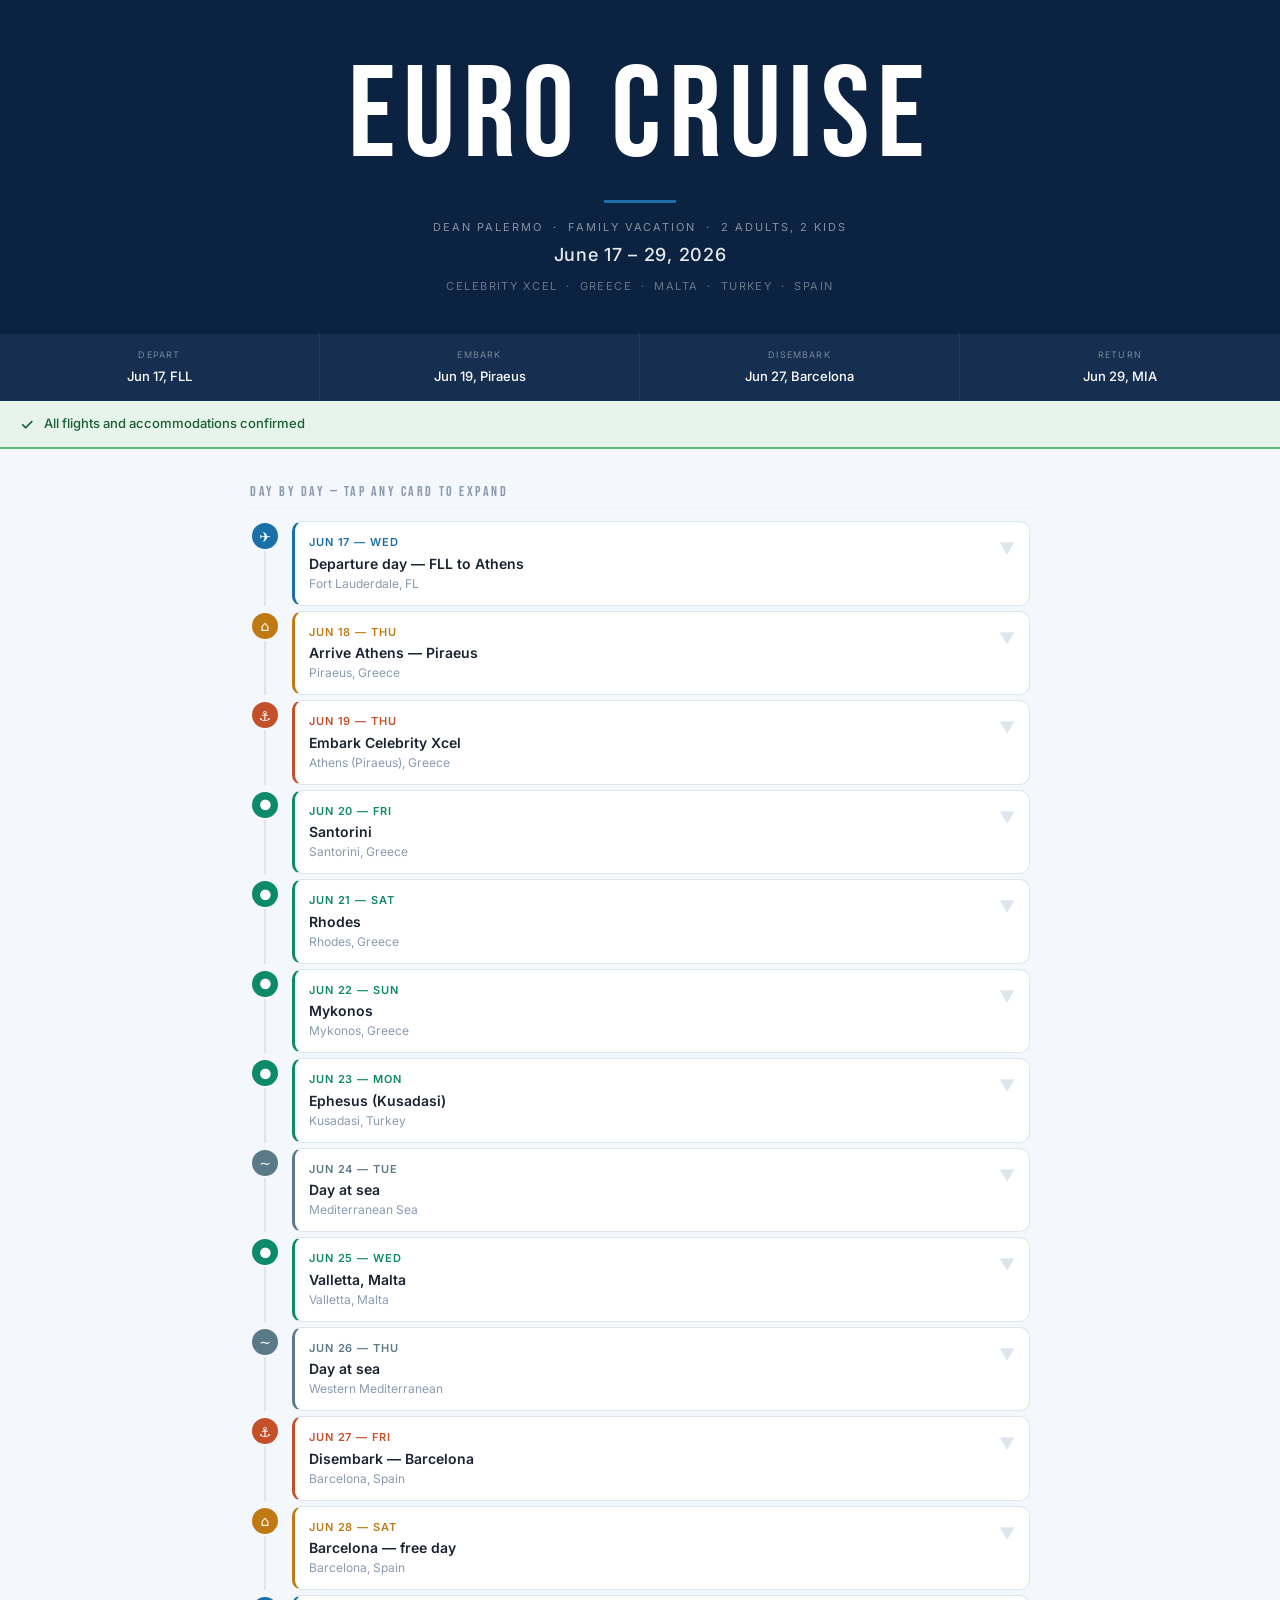
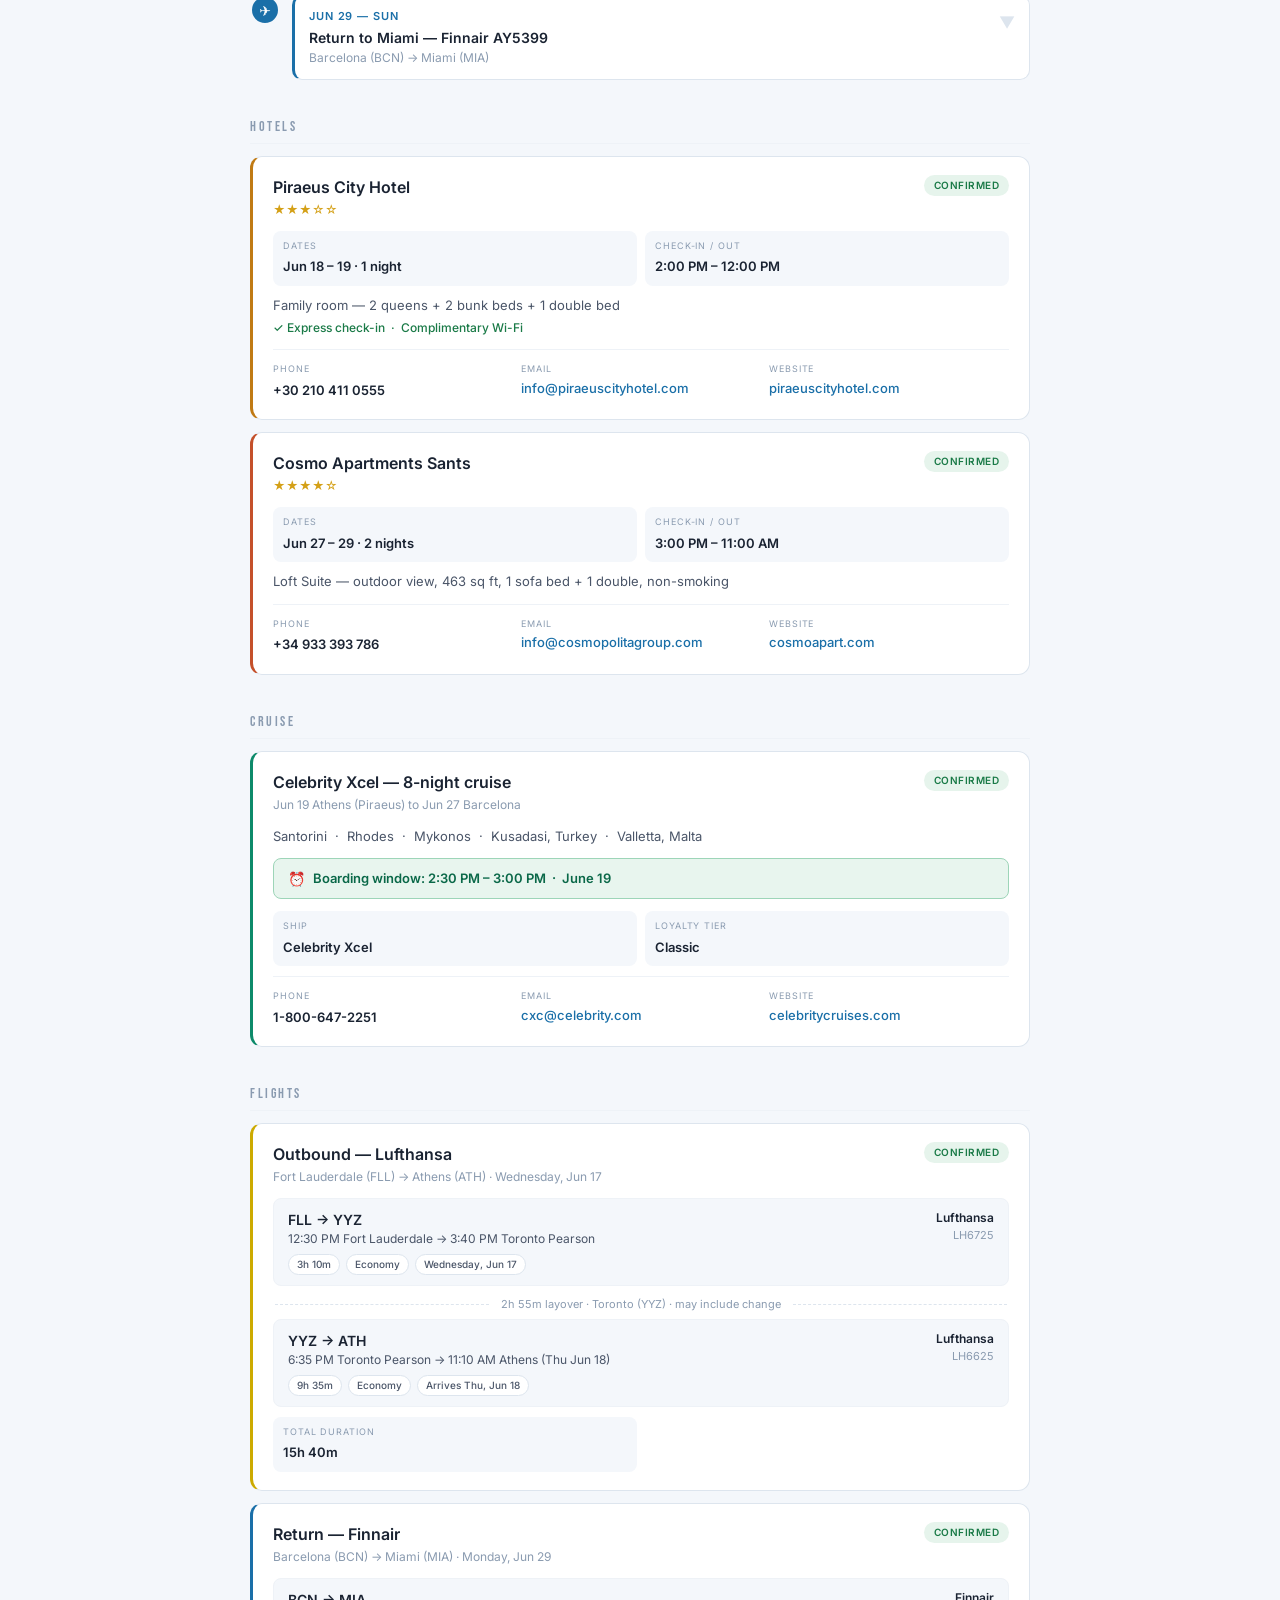
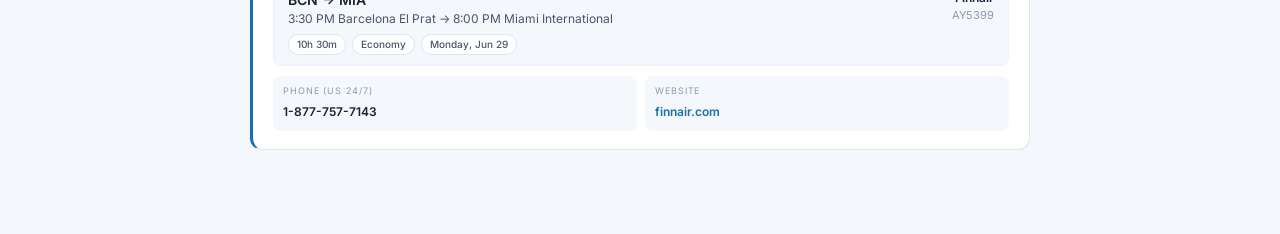
==== commit 9aa830b2: "Remove trip booking codes" ====
--- a/trip/index.html
+++ b/trip/index.html
@@ -2,6 +2,7 @@
 <html lang="en">
 <head>
 <meta charset="UTF-8">
+<meta name="robots" content="noindex, nofollow">
 <meta name="viewport" content="width=device-width, initial-scale=1.0">
 <title>Euro Cruise 2026</title>
 <link rel="preconnect" href="https://fonts.googleapis.com">
@@ -190,7 +191,7 @@
 <!-- ALL CONFIRMED BAR -->
 <div class="confirmed-bar">
   <span class="confirmed-icon">&#10003;</span>
-  <span>All flights and accommodations confirmed &mdash; eDreams booking ref: <strong>24778530298</strong></span>
+  <span>All flights and accommodations confirmed</span>
 </div>
 
 <!-- MAIN WRAP -->
@@ -219,10 +220,6 @@
       <div><span class="clbl">Email</span><a href="mailto:info@piraeuscityhotel.com">info@piraeuscityhotel.com</a></div>
       <div><span class="clbl">Website</span><a href="https://www.piraeuscityhotel.com" target="_blank">piraeuscityhotel.com</a></div>
     </div>
-    <div class="bids">
-      <div><span class="clbl">Booking ID</span><span class="cval mono">997986950</span></div>
-      <div><span class="clbl">Reference ID</span><span class="cval mono">6390637893</span></div>
-    </div>
   </div>
 
   <div class="rcard bl-coral">
@@ -240,10 +237,6 @@
       <div><span class="clbl">Email</span><a href="mailto:info@cosmopolitagroup.com">info@cosmopolitagroup.com</a></div>
       <div><span class="clbl">Website</span><a href="https://cosmoapart.com" target="_blank">cosmoapart.com</a></div>
     </div>
-    <div class="bids">
-      <div><span class="clbl">Booking ID</span><span class="cval mono">997969042</span></div>
-      <div><span class="clbl">Reference ID</span><span class="cval mono">5271227969</span></div>
-    </div>
   </div>
 
   <!-- CRUISE -->
@@ -259,8 +252,7 @@
       <span style="font-size:14px">&#9200;</span>
       Boarding window: 2:30 PM &ndash; 3:00 PM &nbsp;&middot;&nbsp; June 19
     </div>
-    <div class="igrid3">
-      <div class="icell"><span class="clbl">Reservation</span><span class="cval mono lg">5347531</span></div>
+    <div class="igrid">
       <div class="icell"><span class="clbl">Ship</span><span class="cval">Celebrity Xcel</span></div>
       <div class="icell"><span class="clbl">Loyalty tier</span><span class="cval">Classic</span></div>
     </div>
@@ -331,7 +323,6 @@
 
     <div class="igrid" style="margin-top:10px;margin-bottom:0">
       <div class="icell"><span class="clbl">Total duration</span><span class="cval">15h 40m</span></div>
-      <div class="icell"><span class="clbl">Airline reference</span><span class="cval mono">ZUPUTL</span></div>
     </div>
   </div>
 
@@ -363,9 +354,7 @@
       </div>
     </div>
 
-    <div class="igrid4" style="margin-top:10px;margin-bottom:0">
-      <div class="icell"><span class="clbl">Airline reference</span><span class="cval mono">7ZT3AN</span></div>
-      <div class="icell"><span class="clbl">eDreams booking</span><span class="cval mono">24778530298</span></div>
+    <div class="igrid" style="margin-top:10px;margin-bottom:0">
       <div class="icell"><span class="clbl">Phone (US 24/7)</span><span class="cval" style="font-size:12px">1-877-757-7143</span></div>
       <div class="icell"><span class="clbl">Website</span><a href="https://www.finnair.com/us-en" target="_blank" style="color:var(--ocean);font-size:12px;font-weight:600;text-decoration:none">finnair.com</a></div>
     </div>
@@ -382,9 +371,9 @@
    customDetail:true,
    info:[]},
   {d:'Jun 18',dn:'Thu',t:'hotel',title:'Arrive Athens &mdash; Piraeus',loc:'Piraeus, Greece',
-   info:['Arrive Athens (ATH) at 11:10 AM','Transfer to Piraeus (~40 min by metro or taxi)','Check-in: Piraeus City Hotel at 2:00 PM','Room: Family &mdash; 2 queens, 2 bunk beds, 1 double bed','Benefits: Express check-in and complimentary Wi-Fi','Booking ID: 997986950 &nbsp;/&nbsp; Ref: 6390637893']},
+   info:['Arrive Athens (ATH) at 11:10 AM','Transfer to Piraeus (~40 min by metro or taxi)','Check-in: Piraeus City Hotel at 2:00 PM','Room: Family &mdash; 2 queens, 2 bunk beds, 1 double bed','Benefits: Express check-in and complimentary Wi-Fi']},
   {d:'Jun 19',dn:'Thu',t:'embark',title:'Embark Celebrity Xcel',loc:'Athens (Piraeus), Greece',board:true,
-   info:['Hotel checkout by 12:00 PM','Head to Piraeus cruise terminal after checkout','Cruise Reservation: 5347531 &nbsp;|&nbsp; Loyalty: Classic tier','Option: explore the Acropolis or Acropolis Museum before boarding','Sail away from Piraeus in the evening']},
+   info:['Hotel checkout by 12:00 PM','Head to Piraeus cruise terminal after checkout','Loyalty status: Classic tier','Option: explore the Acropolis or Acropolis Museum before boarding','Sail away from Piraeus in the evening']},
   {d:'Jun 20',dn:'Fri',t:'port',title:'Santorini',loc:'Santorini, Greece',
    info:['Iconic whitewashed villages and blue-domed churches','Oia hilltop &mdash; best sunset views on the island','Akrotiri Minoan archaeological site','Hot springs at Nea Kameni island','Wine tasting in Pyrgos or Megalochori']},
   {d:'Jun 21',dn:'Sat',t:'port',title:'Rhodes',loc:'Rhodes, Greece',
@@ -400,11 +389,11 @@
   {d:'Jun 26',dn:'Thu',t:'sea',title:'Day at sea',loc:'Western Mediterranean',
    info:['Final sea day &mdash; enjoy pool, spa, entertainment','Pack and prepare luggage for disembarkation tomorrow','Cosmo Apartments Sants check-in is June 27 at 3:00 PM']},
   {d:'Jun 27',dn:'Fri',t:'disembark',title:'Disembark &mdash; Barcelona',loc:'Barcelona, Spain',
-   info:['Disembark Celebrity Xcel at Barcelona cruise terminal','Transfer to Cosmo Apartments Sants (~20 min by taxi)','Check-in at 3:00 PM &mdash; Loft Suite, outdoor view, 463 sq ft','Room: 1 sofa bed and 1 double bed, non-smoking','Booking ID: 997969042 &nbsp;/&nbsp; Ref: 5271227969','Explore Gaud&iacute; architecture, Sagrada Fam&iacute;lia, Las Ramblas']},
+   info:['Disembark Celebrity Xcel at Barcelona cruise terminal','Transfer to Cosmo Apartments Sants (~20 min by taxi)','Check-in at 3:00 PM &mdash; Loft Suite, outdoor view, 463 sq ft','Room: 1 sofa bed and 1 double bed, non-smoking','Explore Gaud&iacute; architecture, Sagrada Fam&iacute;lia, Las Ramblas']},
   {d:'Jun 28',dn:'Sat',t:'hotel',title:'Barcelona &mdash; free day',loc:'Barcelona, Spain',
    info:['Park G&uuml;ell and Casa Batll&oacute; (Gaud&iacute; landmarks)','Barceloneta Beach for sun and Mediterranean water','Tapas bars and seafood in the Gothic Quarter','Montju&iuml;c hilltop with botanical gardens and city views','Picasso Museum and Joan Mir&oacute; Foundation']},
   {d:'Jun 29',dn:'Sun',t:'flight',title:'Return to Miami &mdash; Finnair AY5399',loc:'Barcelona (BCN) &rarr; Miami (MIA)',
-   info:['Hotel checkout by 11:00 AM','Head to Barcelona El Prat Airport (BCN)','Depart BCN 3:30 PM on Finnair AY5399','Arrive Miami International Airport (MIA) 8:00 PM','Flight duration: 10h 30m &nbsp;|&nbsp; Airline ref: 7ZT3AN']}
+   info:['Hotel checkout by 11:00 AM','Head to Barcelona El Prat Airport (BCN)','Depart BCN 3:30 PM on Finnair AY5399','Arrive Miami International Airport (MIA) 8:00 PM','Flight duration: 10h 30m']}
 ];
 
 const JUN17_DETAIL = `
@@ -446,9 +435,8 @@
       <span style="background:#fff;border:1px solid #DDE5EE;border-radius:20px;font-size:10px;font-weight:500;color:#4A5568;padding:2px 8px">Arrives Thu Jun 18</span>
     </div>
   </div>
-  <div style="display:grid;grid-template-columns:1fr 1fr;gap:8px;margin-top:6px">
+  <div style="display:grid;grid-template-columns:1fr;gap:8px;margin-top:6px">
     <div style="background:#F4F7FB;border-radius:8px;padding:8px 10px"><span style="font-size:9px;text-transform:uppercase;letter-spacing:0.1em;color:#8A9BB0;display:block;margin-bottom:3px">Total duration</span><span style="font-size:13px;font-weight:600;color:#1A2332">15h 40m</span></div>
-    <div style="background:#F4F7FB;border-radius:8px;padding:8px 10px"><span style="font-size:9px;text-transform:uppercase;letter-spacing:0.1em;color:#8A9BB0;display:block;margin-bottom:3px">Airline reference</span><span style="font-size:13px;font-weight:600;color:#1A2332;font-family:'Courier New',monospace">ZUPUTL</span></div>
   </div>
 `;
 
